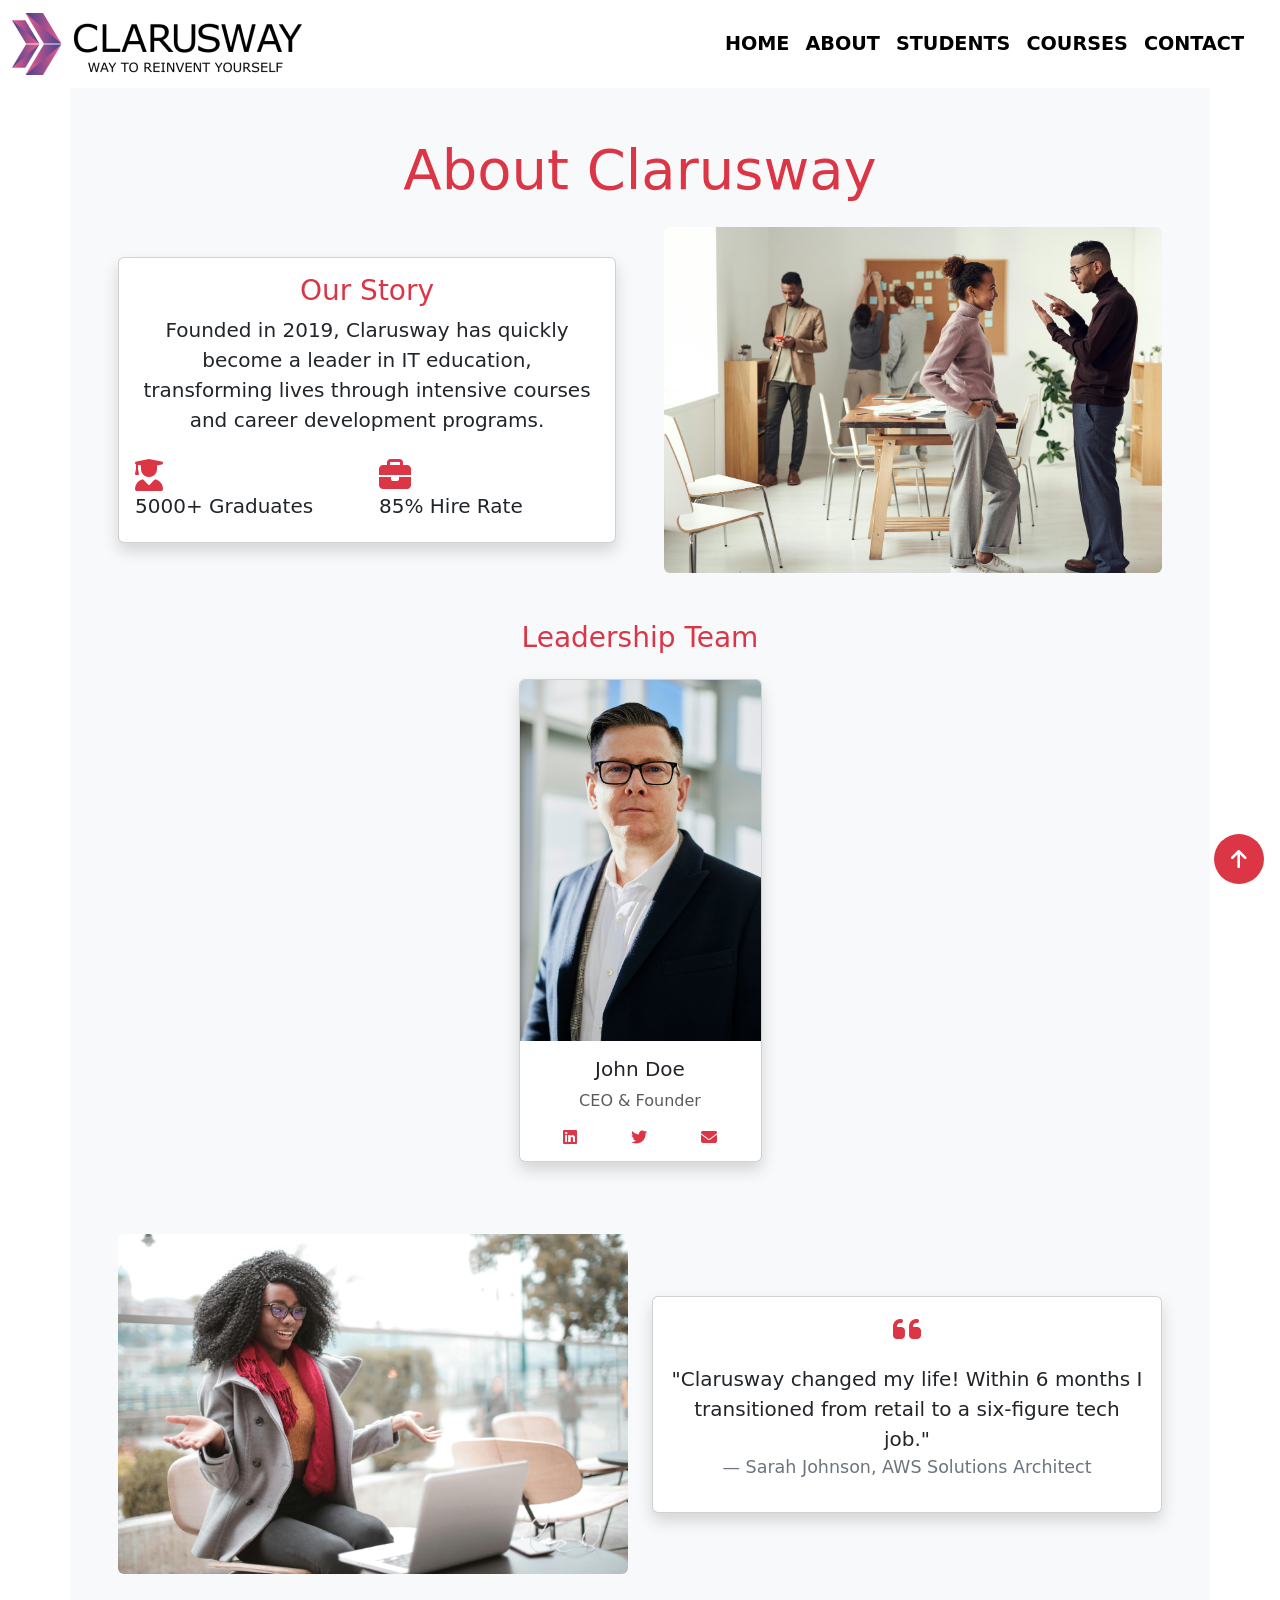
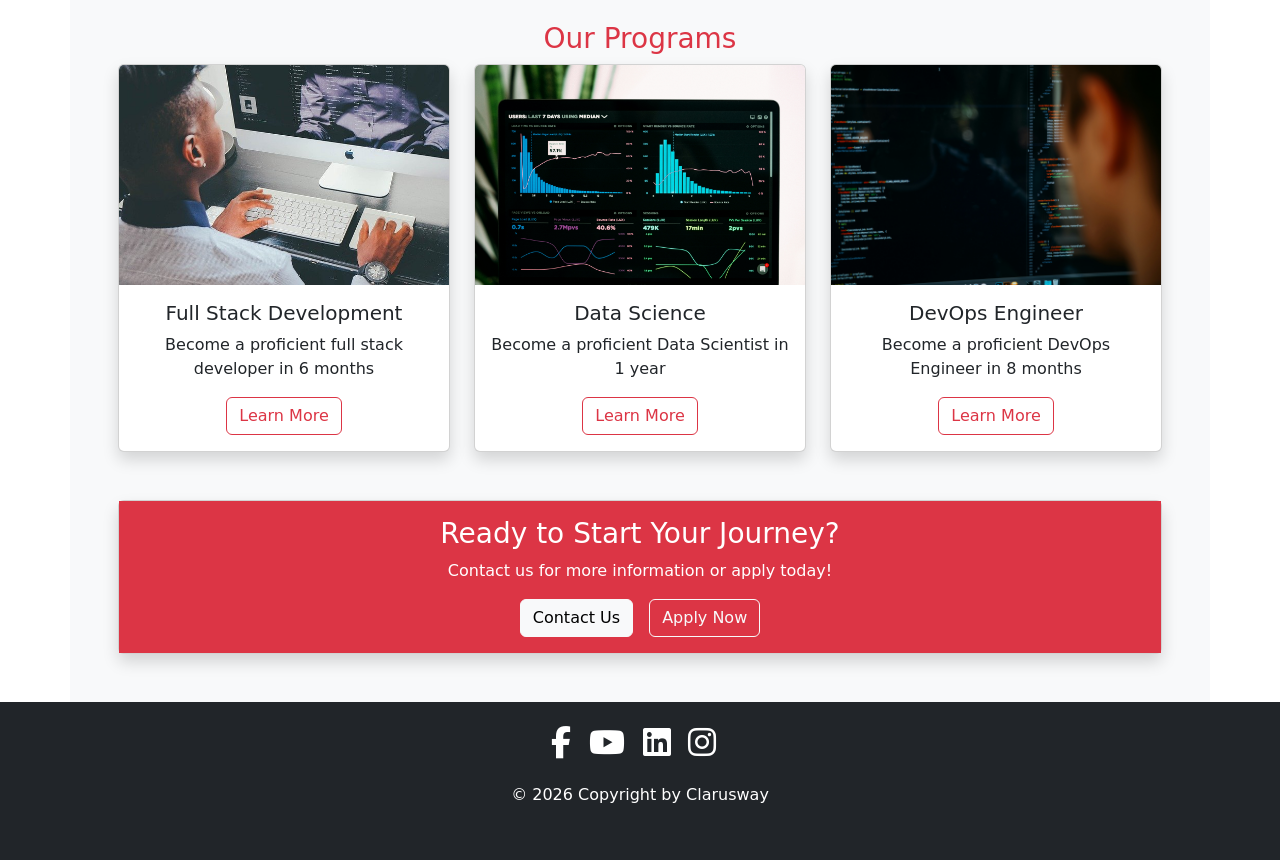
==== about.html @ f912ee89 "Bootstrap project" ====
<!DOCTYPE html>
<html lang="en">
  <head>
    <meta charset="UTF-8" />
    <meta http-equiv="X-UA-Compatible" content="IE=edge" />
    <meta name="viewport" content="width=device-width, initial-scale=1.0" />
    <link
      href="https://cdn.jsdelivr.net/npm/bootstrap@5.2.1/dist/css/bootstrap.min.css"
      rel="stylesheet"
      integrity="sha384-iYQeCzEYFbKjA/T2uDLTpkwGzCiq6soy8tYaI1GyVh/UjpbCx/TYkiZhlZB6+fzT"
      crossorigin="anonymous"
    />
    <link
      rel="stylesheet"
      href="https://cdnjs.cloudflare.com/ajax/libs/font-awesome/6.2.0/css/all.min.css"
      integrity="sha512-xh6O/CkQoPOWDdYTDqeRdPCVd1SpvCA9XXcUnZS2FmJNp1coAFzvtCN9BmamE+4aHK8yyUHUSCcJHgXloTyT2A=="
      crossorigin="anonymous"
      referrerpolicy="no-referrer"
    />
    <title>About Us - Clarusway</title>
    <link rel="stylesheet" href="style.css" />
  </head>

  <body id="body">
    <!-- NAVBAR -->
     <!-- NAVBAR -->

    <!-- <nav class="navbar navbar-expand-lg bg-danger bg-gradient navbar-dark"> -->
        <nav class="navbar navbar-expand-lg navbar-light">
            <div class="container-fluid">
              <a class="navbar-brand" href="#">
                <img src="./img/CLARUSWAY_LOGO.png" alt="logo" />
              </a>
              <button
                class="navbar-toggler"
                type="button"
                data-bs-toggle="collapse"
                data-bs-target="#navbarSupportedContent"
                aria-controls="navbarSupportedContent"
                aria-expanded="false"
                aria-label="Toggle navigation"
              >
                <span class="navbar-toggler-icon"></span>
              </button>
              <div class="collapse navbar-collapse" id="navbarSupportedContent">
                <ul class="navbar-nav ms-auto me-3 mb-2 mb-lg-0">
                  <li class="nav-item">
                    <a class="nav-link" href="index.html">Home</a>
                  </li>
                  <li class="nav-item">
                    <a class="nav-link active" aria-current="page" href="about.html">about</a>
                  </li>
                  <li class="nav-item">
                    <a class="nav-link" href="student.html">students</a>
                  </li>
                  <li class="nav-item">
                    <a class="nav-link" href="#courses">courses</a>
                  </li>
                  <li class="nav-item">
                    <a class="nav-link" href="#contact">contact</a>
                  </li>
                </ul>
              </div>
            </div>
          </nav>
    <!-- MAIN CONTENT -->
    <main class="text-center">
        <section class="container bg-light p-5">
          <h2 class="display-4 text-danger mb-4">About Clarusway</h2>
          
          <!-- History Section -->
          <div class="row align-items-center mb-5 g-5">
            <div class="col-md-6">
              <div class="card shadow">
                <div class="card-body">
                  <h3 class="text-danger">Our Story</h3>
                  <p class="lead">
                    Founded in 2019, Clarusway has quickly become a leader in IT education, 
                    transforming lives through intensive courses and career development programs.
                  </p>
                  <div class="row text-start mt-4">
                    <div class="col-6">
                      <i class="fas fa-user-graduate fa-2x text-danger"></i>
                      <h5>5000+ Graduates</h5>
                    </div>
                    <div class="col-6">
                      <i class="fas fa-briefcase fa-2x text-danger"></i>
                      <h5>85% Hire Rate</h5>
                    </div>
                  </div>
                </div>
              </div>
            </div>
            <div class="col-md-6">
              <img src="./img/about-history.jpeg" class="img-fluid rounded" alt="Our History">
            </div>
          </div>
  
          <!-- Team Section (from index.html instructors concept) -->
          <h3 class="text-danger mb-4">Leadership Team</h3>
          <div class="row g-4 justify-content-center">
            <div class="col-md-6 col-lg-3">
              <div class="card shadow">
                <img src="./img/leader1.jpg" class="card-img-top" alt="CEO">
                <div class="card-body">
                  <h5>John Doe</h5>
                  <p class="text-muted">CEO & Founder</p>
                  <div class="socials d-flex justify-content-around">
                    <i class="fab fa-linkedin text-danger"></i>
                    <i class="fab fa-twitter text-danger"></i>
                    <i class="fas fa-envelope text-danger"></i>
                  </div>
                </div>
              </div>
            </div>
            <!-- Add more team members similarly -->
          </div>
  
          <!-- Success Stories (from index.html students section) -->
          <div class="row mt-5 g-4 align-items-center">
            <div class="col-md-6 order-md-2">
              <div class="card shadow">
                <div class="card-body">
                  <i class="fas fa-quote-left fa-2x text-danger"></i>
                  <blockquote class="blockquote mt-3">
                    <p>"Clarusway changed my life! Within 6 months I transitioned from retail to a six-figure tech job."</p>
                    <footer class="blockquote-footer">Sarah Johnson, AWS Solutions Architect</footer>
                  </blockquote>
                </div>
              </div>
            </div>
            <div class="col-md-6 order-md-1">
              <img src="./img/success-story.jpeg" class="img-fluid rounded" alt="Success Story">
            </div>
          </div>
  
          <!-- Course Highlights (from index.html courses section) -->
          <h3 class="text-danger mt-5">Our Programs</h3>
          <div class="row g-4">
            <div class="col-md-4">
              <div class="card h-100 shadow">
                <img src="./img/thumbnail/fs1.jpg" class="card-img-top" alt="Full Stack">
                <div class="card-body">
                  <h5>Full Stack Development</h5>
                  <p>Become a proficient full stack developer in 6 months</p>
                  <button class="btn btn-outline-danger">Learn More</button>
                </div>
              </div>
            </div>
            <div class="col-md-4">
                <div class="card h-100 shadow">
                  <img src="./img/thumbnail/ds1.jpg" class="card-img-top" alt="Full Stack">
                  <div class="card-body">
                    <h5>Data Science</h5>
                    <p>Become a proficient Data Scientist in 1 year</p>
                    <button class="btn btn-outline-danger">Learn More</button>
                  </div>
                </div>
              </div>
              <div class="col-md-4">
                <div class="card h-100 shadow">
                  <img src="./img/devops.jpg" class="card-img-top" alt="Full Stack">
                  <div class="card-body">
                    <h5>DevOps Engineer</h5>
                    <p>Become a proficient DevOps Engineer in 8 months</p>
                    <button class="btn btn-outline-danger">Learn More</button>
                  </div>
                </div>
              </div>
            <!-- Add more program cards -->
          </div>
  
          <!-- Contact CTA (from index.html contact section) -->
          <div class="card mt-5 shadow">
            <div class="card-body bg-danger text-white">
              <h3>Ready to Start Your Journey?</h3>
              <p>Contact us for more information or apply today!</p>
              <div class="row g-3 justify-content-center">
                <div class="col-auto">
                  <a href="index.html#contact" class="btn btn-light">Contact Us</a>
                </div>
                <div class="col-auto">
                  <a href="#" class="btn btn-outline-light">Apply Now</a>
                </div>
              </div>
            </div>
          </div>
        </section>
      </main>

    <!-- FOOTER -->
    <footer class="bg-dark text-center text-white p-4">
      <article>
        <a href="#"> <i class="fab fa-facebook-f"></i></a>
        <a href="#"> <i class="fab fa-youtube"></i></a>
        <a href="#"> <i class="fab fa-linkedin"></i></a>
        <a href="#"> <i class="fab fa-instagram"></i></a>
      </article>

      <article class="p-4 h6">
        &copy
        <script>
          document.write(new Date().getFullYear());
        </script>
        Copyright by Clarusway
      </article>
    </footer>

    <!-- UP-BTN -->
    <a class="btn-up" href="#body">
      <i class="fas fa-arrow-up"></i>
    </a>

    <!-- SCRIPTS -->
    <script
      src="https://cdn.jsdelivr.net/npm/bootstrap@5.2.1/dist/js/bootstrap.bundle.min.js"
      integrity="sha384-u1OknCvxWvY5kfmNBILK2hRnQC3Pr17a+RTT6rIHI7NnikvbZlHgTPOOmMi466C8"
      crossorigin="anonymous"
    ></script>
  </body>
</html>
---- style.css ----
:root {
    --red: #dc3545;
  }
  
  /*! -------------- 1- NAVBAR ---------------- */
  .navbar {
    font-size: 1.2rem;
    text-transform: uppercase;
    font-weight: 600;
  }
  .nav-link {
    color: black;
    transition: color 0.5s;
  }
  .nav-link:hover {
    color: var(--red);
  }
  
  /*! ------------- 2- CAROUSEL --------------- */
  .carousel-item {
    max-height: calc(100vh - 88px);
  }
  
  .carousel-item h5 {
    color: var(--red);
    font-size: 2.5rem;
    text-shadow: 3px 3px 3px black;
  }
  
  .carousel-item p {
    text-shadow: 3px 3px 3px black;
    font-weight: 600;
  }
  
  .carousel-item .btn {
    width: 7rem;
    margin-bottom: 1rem;
  }
  .carousel-indicators button {
    background-color: var(--red) !important;
    height: 0.4rem !important;
    width: 3rem !important;
    margin-right: 0.5rem !important;
  }
  .carousel-caption {
    bottom: 5rem;
  }
  
  /*! ------------ 3- ABOUT SECTION ----------- */
  
  /*! ------------- 4- INSTRUCTORS -------------*/
  section#instructors .card {
    transition: transform 0.5s;
  }
  
  section#instructors .card:hover {
    transform: scale(1.05);
  }
  
  section#instructors .socials i {
    transition: opacity 0.5s;
  }
  
  section#instructors .socials i:hover {
    opacity: 0.5;
  }
  
  /*! ----------- 4- STUDENTS SECTION ----------*/
  section#students img {
    max-width: 400px;
    min-width: 200px;
  }
  
  /*! ----------- 5- COURSES SECTION ----------- */
  section#courses .nav-link.active {
    background-color: var(--red);
  }
  section#courses .nav-link {
    color: white;
  }
  
  /*! ----------- 6- CONTACT SECTION ------------ */
  
  /*! --------------- 7- FOOTER ----------------- */
  footer i {
    font-size: 2rem;
    color: white;
    margin-right: 0.8rem;
    transition: color 1s;
  }
  
  footer i:hover {
    color: var(--red);
  }
  
  /** -------------- UP-BUTTON ------------------ */
  .btn-up {
    position: fixed;
    bottom: 1rem;
    right: 1rem;
    color: white;
    background-color: var(--red);
    width: 50px;
    height: 50px;
    border-radius: 50%;
    display: flex;
    align-items: center;
    justify-content: center;
    font-size: 1.3rem;
    text-decoration: none;
  }
  
  .btn-up:hover {
    color: black;
  }
  
  .btn-up:hover i {
    transform: scale(1.2);
    font-size: 1.4rem;
  }
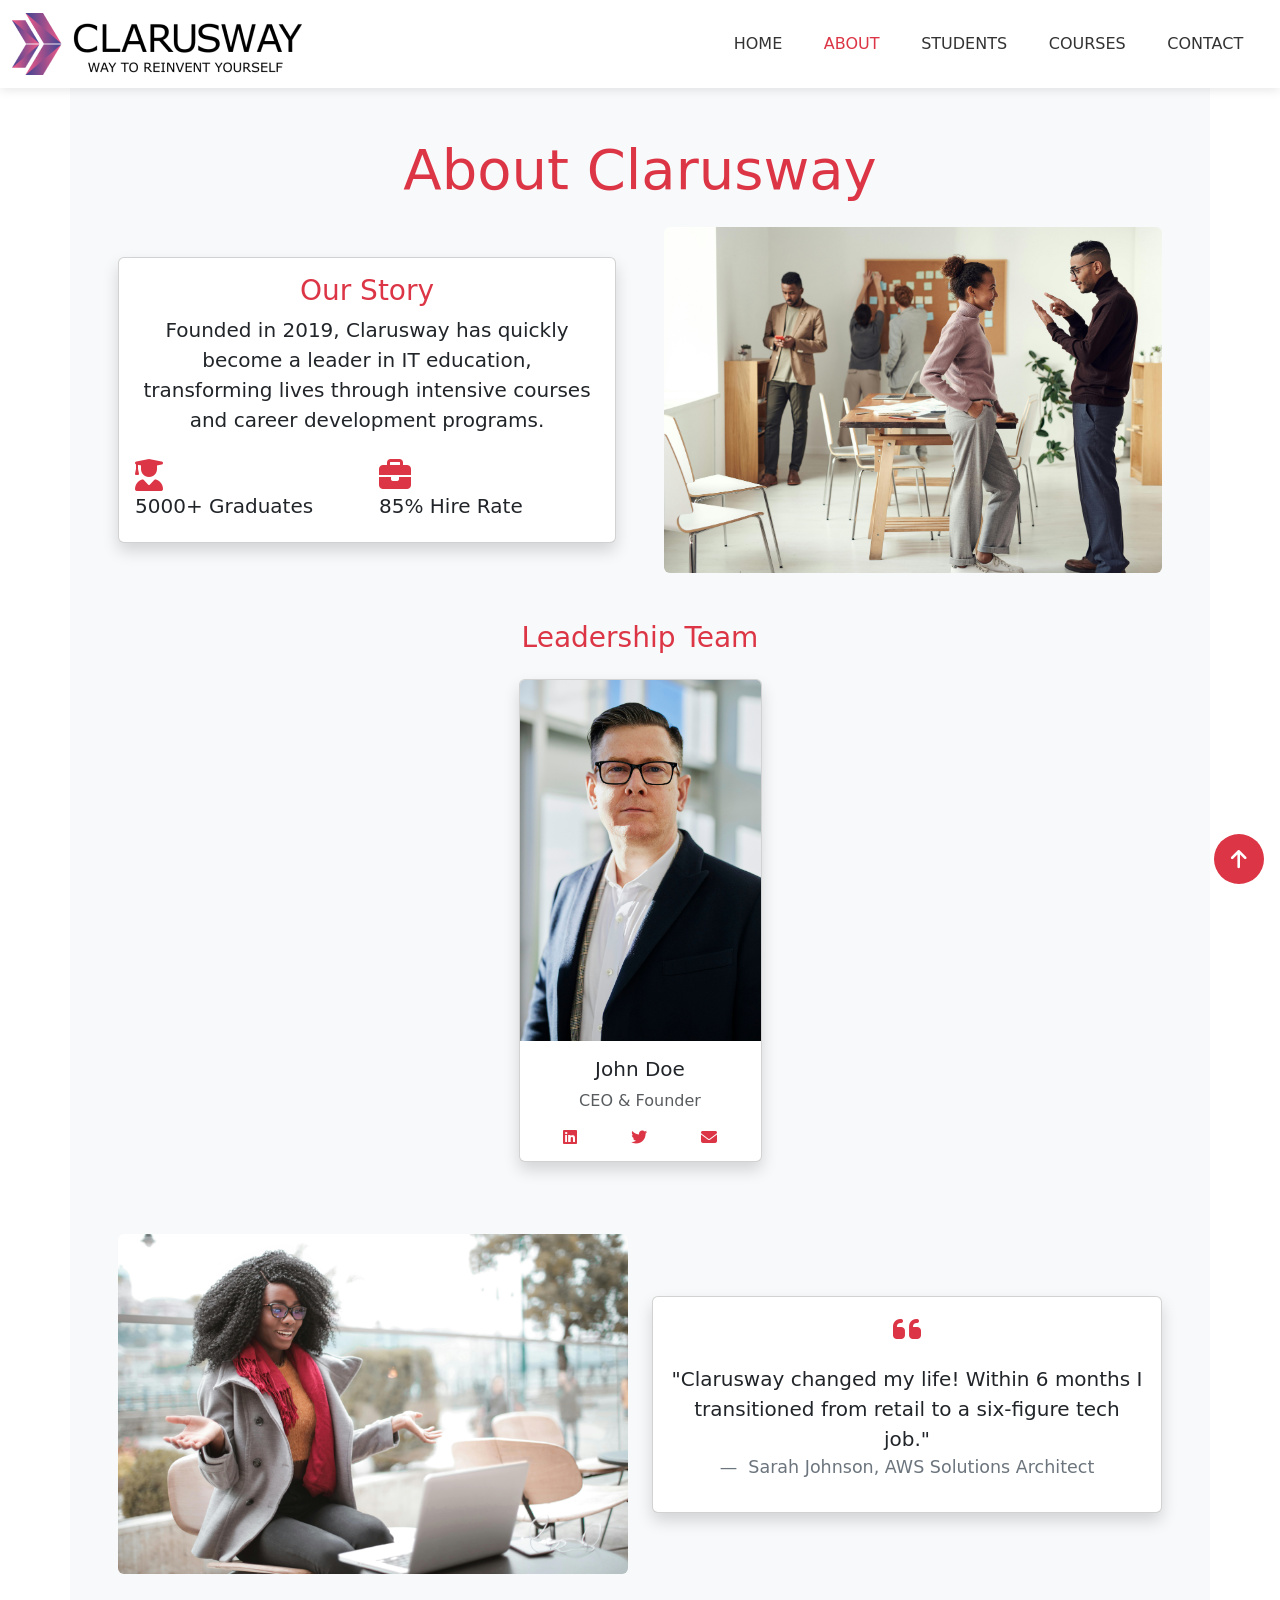
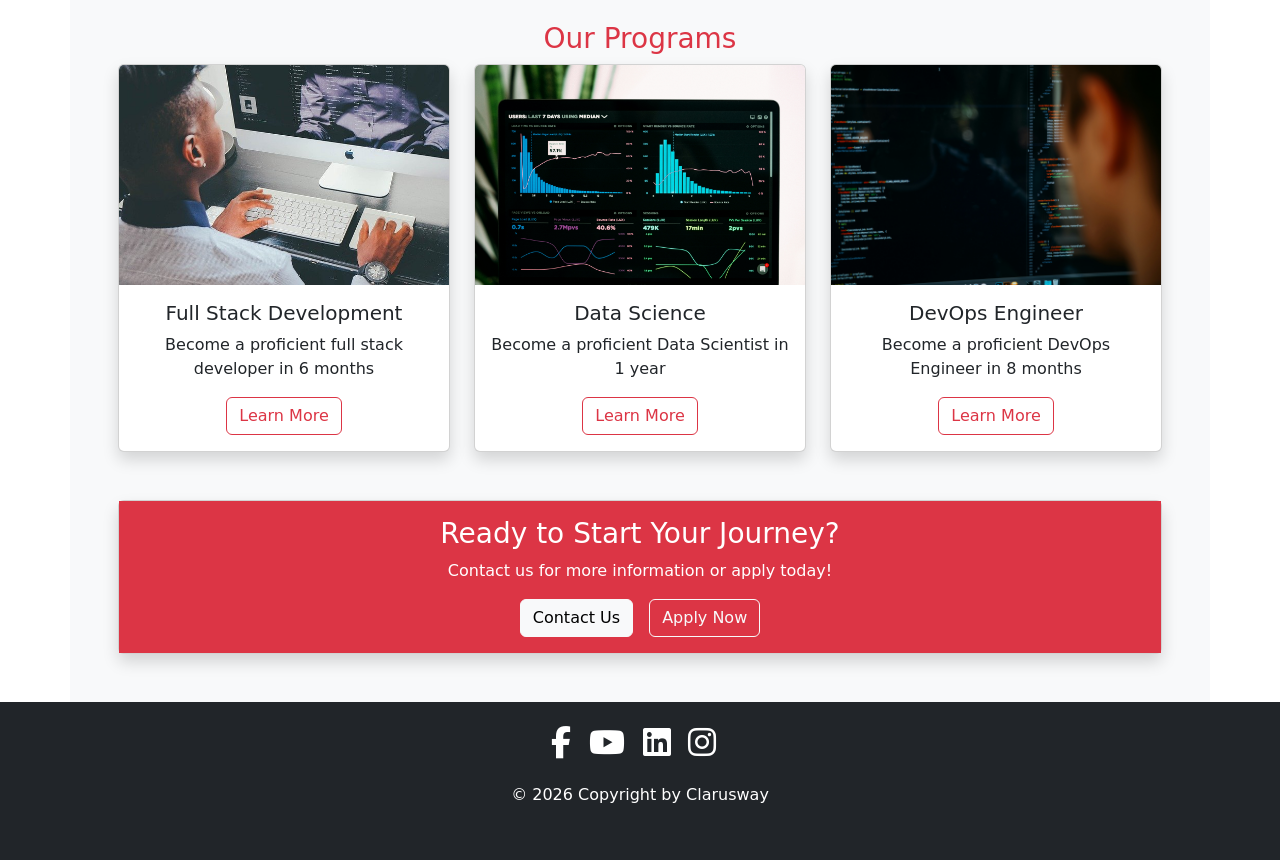
==== commit 29883992: "some updates" ====
--- a/about.html
+++ b/about.html
@@ -4,6 +4,63 @@
     <meta charset="UTF-8" />
     <meta http-equiv="X-UA-Compatible" content="IE=edge" />
     <meta name="viewport" content="width=device-width, initial-scale=1.0" />
+    <style>
+      /* Custom CSS for navbar */
+      .navbar {
+        padding: 0.8rem 1rem;
+        background: #ffffff;
+        box-shadow: 0 2px 10px rgba(0, 0, 0, 0.1);
+      }
+
+      .nav-link {
+        color: #333 !important;
+        font-weight: 500;
+        margin: 0 0.8rem;
+        position: relative;
+        transition: all 0.3s ease;
+      }
+
+      .nav-link.active {
+        color: #dc3545 !important;
+      }
+
+      .nav-link:hover {
+        color: #dc3545 !important;
+      }
+
+      .nav-link::after {
+        content: "";
+        position: absolute;
+        bottom: -5px;
+        left: 0;
+        width: 0;
+        height: 2px;
+        background: #dc3545;
+        transition: width 0.8s ease;
+      }
+
+      .nav-link:hover::after {
+        width: 100%;
+      }
+
+      .navbar-brand .logo {
+        height: 40px;
+        transition: transform 0.3s ease;
+      }
+
+      .navbar-brand:hover .logo {
+        transform: scale(1.05);
+      }
+
+      @media (max-width: 991.98px) {
+        .navbar-collapse {
+          padding: 1rem 0;
+        }
+        .nav-link {
+          margin: 0.5rem 0;
+        }
+      }
+    </style>
     <link
       href="https://cdn.jsdelivr.net/npm/bootstrap@5.2.1/dist/css/bootstrap.min.css"
       rel="stylesheet"
@@ -23,7 +80,6 @@
 
   <body id="body">
     <!-- NAVBAR -->
-     <!-- NAVBAR -->
 
     <!-- <nav class="navbar navbar-expand-lg bg-danger bg-gradient navbar-dark"> -->
         <nav class="navbar navbar-expand-lg navbar-light">
@@ -43,150 +99,179 @@
                 <span class="navbar-toggler-icon"></span>
               </button>
               <div class="collapse navbar-collapse" id="navbarSupportedContent">
-                <ul class="navbar-nav ms-auto me-3 mb-2 mb-lg-0">
+                <ul class="navbar-nav ms-auto me-1 mb-2 mb-lg-0 fs-6">
                   <li class="nav-item">
                     <a class="nav-link" href="index.html">Home</a>
                   </li>
                   <li class="nav-item">
-                    <a class="nav-link active" aria-current="page" href="about.html">about</a>
+                    <a class="nav-link active" aria-current="page" href="about.html">About</a>
                   </li>
                   <li class="nav-item">
-                    <a class="nav-link" href="student.html">students</a>
+                    <a class="nav-link" href="student.html">Students</a>
+                  </li>
+                  <li class="nav-item">   
+                    <a class="nav-link" href="#courses">Courses</a>
                   </li>
                   <li class="nav-item">
-                    <a class="nav-link" href="#courses">courses</a>
-                  </li>
-                  <li class="nav-item">
-                    <a class="nav-link" href="#contact">contact</a>
+                    <a class="nav-link" href="#contact">Contact</a>
                   </li>
                 </ul>
               </div>
             </div>
           </nav>
+      
     <!-- MAIN CONTENT -->
     <main class="text-center">
-        <section class="container bg-light p-5">
-          <h2 class="display-4 text-danger mb-4">About Clarusway</h2>
-          
-          <!-- History Section -->
-          <div class="row align-items-center mb-5 g-5">
-            <div class="col-md-6">
-              <div class="card shadow">
-                <div class="card-body">
-                  <h3 class="text-danger">Our Story</h3>
-                  <p class="lead">
-                    Founded in 2019, Clarusway has quickly become a leader in IT education, 
-                    transforming lives through intensive courses and career development programs.
-                  </p>
-                  <div class="row text-start mt-4">
-                    <div class="col-6">
-                      <i class="fas fa-user-graduate fa-2x text-danger"></i>
-                      <h5>5000+ Graduates</h5>
-                    </div>
-                    <div class="col-6">
-                      <i class="fas fa-briefcase fa-2x text-danger"></i>
-                      <h5>85% Hire Rate</h5>
-                    </div>
+      <section class="container bg-light p-5">
+        <h2 class="display-4 text-danger mb-4">About Clarusway</h2>
+
+        <!-- History Section -->
+        <div class="row align-items-center mb-5 g-5">
+          <div class="col-md-6">
+            <div class="card shadow">
+              <div class="card-body">
+                <h3 class="text-danger">Our Story</h3>
+                <p class="lead">
+                  Founded in 2019, Clarusway has quickly become a leader in IT
+                  education, transforming lives through intensive courses and
+                  career development programs.
+                </p>
+                <div class="row text-start mt-4">
+                  <div class="col-6">
+                    <i class="fas fa-user-graduate fa-2x text-danger"></i>
+                    <h5>5000+ Graduates</h5>
+                  </div>
+                  <div class="col-6">
+                    <i class="fas fa-briefcase fa-2x text-danger"></i>
+                    <h5>85% Hire Rate</h5>
                   </div>
                 </div>
               </div>
             </div>
-            <div class="col-md-6">
-              <img src="./img/about-history.jpeg" class="img-fluid rounded" alt="Our History">
-            </div>
-          </div>
-  
-          <!-- Team Section (from index.html instructors concept) -->
-          <h3 class="text-danger mb-4">Leadership Team</h3>
-          <div class="row g-4 justify-content-center">
-            <div class="col-md-6 col-lg-3">
-              <div class="card shadow">
-                <img src="./img/leader1.jpg" class="card-img-top" alt="CEO">
-                <div class="card-body">
-                  <h5>John Doe</h5>
-                  <p class="text-muted">CEO & Founder</p>
-                  <div class="socials d-flex justify-content-around">
-                    <i class="fab fa-linkedin text-danger"></i>
-                    <i class="fab fa-twitter text-danger"></i>
-                    <i class="fas fa-envelope text-danger"></i>
-                  </div>
+          </div>
+          <div class="col-md-6">
+            <img
+              src="./img/about-history.jpeg"
+              class="img-fluid rounded"
+              alt="Our History"
+            />
+          </div>
+        </div>
+
+        <!-- Team Section (from index.html instructors concept) -->
+        <h3 class="text-danger mb-4">Leadership Team</h3>
+        <div class="row g-4 justify-content-center">
+          <div class="col-md-6 col-lg-3">
+            <div class="card shadow">
+              <img src="./img/leader1.jpg" class="card-img-top" alt="CEO" />
+              <div class="card-body">
+                <h5>John Doe</h5>
+                <p class="text-muted">CEO & Founder</p>
+                <div class="socials d-flex justify-content-around">
+                  <i class="fab fa-linkedin text-danger"></i>
+                  <i class="fab fa-twitter text-danger"></i>
+                  <i class="fas fa-envelope text-danger"></i>
                 </div>
               </div>
             </div>
-            <!-- Add more team members similarly -->
-          </div>
-  
-          <!-- Success Stories (from index.html students section) -->
-          <div class="row mt-5 g-4 align-items-center">
-            <div class="col-md-6 order-md-2">
-              <div class="card shadow">
-                <div class="card-body">
-                  <i class="fas fa-quote-left fa-2x text-danger"></i>
-                  <blockquote class="blockquote mt-3">
-                    <p>"Clarusway changed my life! Within 6 months I transitioned from retail to a six-figure tech job."</p>
-                    <footer class="blockquote-footer">Sarah Johnson, AWS Solutions Architect</footer>
-                  </blockquote>
-                </div>
-              </div>
-            </div>
-            <div class="col-md-6 order-md-1">
-              <img src="./img/success-story.jpeg" class="img-fluid rounded" alt="Success Story">
-            </div>
-          </div>
-  
-          <!-- Course Highlights (from index.html courses section) -->
-          <h3 class="text-danger mt-5">Our Programs</h3>
-          <div class="row g-4">
-            <div class="col-md-4">
-              <div class="card h-100 shadow">
-                <img src="./img/thumbnail/fs1.jpg" class="card-img-top" alt="Full Stack">
-                <div class="card-body">
-                  <h5>Full Stack Development</h5>
-                  <p>Become a proficient full stack developer in 6 months</p>
-                  <button class="btn btn-outline-danger">Learn More</button>
-                </div>
-              </div>
-            </div>
-            <div class="col-md-4">
-                <div class="card h-100 shadow">
-                  <img src="./img/thumbnail/ds1.jpg" class="card-img-top" alt="Full Stack">
-                  <div class="card-body">
-                    <h5>Data Science</h5>
-                    <p>Become a proficient Data Scientist in 1 year</p>
-                    <button class="btn btn-outline-danger">Learn More</button>
-                  </div>
-                </div>
-              </div>
-              <div class="col-md-4">
-                <div class="card h-100 shadow">
-                  <img src="./img/devops.jpg" class="card-img-top" alt="Full Stack">
-                  <div class="card-body">
-                    <h5>DevOps Engineer</h5>
-                    <p>Become a proficient DevOps Engineer in 8 months</p>
-                    <button class="btn btn-outline-danger">Learn More</button>
-                  </div>
-                </div>
-              </div>
-            <!-- Add more program cards -->
-          </div>
-  
-          <!-- Contact CTA (from index.html contact section) -->
-          <div class="card mt-5 shadow">
-            <div class="card-body bg-danger text-white">
-              <h3>Ready to Start Your Journey?</h3>
-              <p>Contact us for more information or apply today!</p>
-              <div class="row g-3 justify-content-center">
-                <div class="col-auto">
-                  <a href="index.html#contact" class="btn btn-light">Contact Us</a>
-                </div>
-                <div class="col-auto">
-                  <a href="#" class="btn btn-outline-light">Apply Now</a>
-                </div>
-              </div>
-            </div>
-          </div>
-        </section>
-      </main>
+          </div>
+          <!-- Add more team members similarly -->
+        </div>
+
+        <!-- Success Stories (from index.html students section) -->
+        <div class="row mt-5 g-4 align-items-center">
+          <div class="col-md-6 order-md-2">
+            <div class="card shadow">
+              <div class="card-body">
+                <i class="fas fa-quote-left fa-2x text-danger"></i>
+                <blockquote class="blockquote mt-3">
+                  <p>
+                    "Clarusway changed my life! Within 6 months I transitioned
+                    from retail to a six-figure tech job."
+                  </p>
+                  <footer class="blockquote-footer">
+                    Sarah Johnson, AWS Solutions Architect
+                  </footer>
+                </blockquote>
+              </div>
+            </div>
+          </div>
+          <div class="col-md-6 order-md-1">
+            <img
+              src="./img/success-story.jpeg"
+              class="img-fluid rounded"
+              alt="Success Story"
+            />
+          </div>
+        </div>
+
+        <!-- Course Highlights (from index.html courses section) -->
+        <h3 class="text-danger mt-5">Our Programs</h3>
+        <div class="row g-4">
+          <div class="col-md-4">
+            <div class="card h-100 shadow">
+              <img
+                src="./img/thumbnail/fs1.jpg"
+                class="card-img-top"
+                alt="Full Stack"
+              />
+              <div class="card-body">
+                <h5>Full Stack Development</h5>
+                <p>Become a proficient full stack developer in 6 months</p>
+                <button class="btn btn-outline-danger">Learn More</button>
+              </div>
+            </div>
+          </div>
+          <div class="col-md-4">
+            <div class="card h-100 shadow">
+              <img
+                src="./img/thumbnail/ds1.jpg"
+                class="card-img-top"
+                alt="Full Stack"
+              />
+              <div class="card-body">
+                <h5>Data Science</h5>
+                <p>Become a proficient Data Scientist in 1 year</p>
+                <button class="btn btn-outline-danger">Learn More</button>
+              </div>
+            </div>
+          </div>
+          <div class="col-md-4">
+            <div class="card h-100 shadow">
+              <img
+                src="./img/devops.jpg"
+                class="card-img-top"
+                alt="Full Stack"
+              />
+              <div class="card-body">
+                <h5>DevOps Engineer</h5>
+                <p>Become a proficient DevOps Engineer in 8 months</p>
+                <button class="btn btn-outline-danger">Learn More</button>
+              </div>
+            </div>
+          </div>
+          <!-- Add more program cards -->
+        </div>
+
+        <!-- Contact CTA (from index.html contact section) -->
+        <div class="card mt-5 shadow">
+          <div class="card-body bg-danger text-white">
+            <h3>Ready to Start Your Journey?</h3>
+            <p>Contact us for more information or apply today!</p>
+            <div class="row g-3 justify-content-center">
+              <div class="col-auto">
+                <a href="index.html#contact" class="btn btn-light"
+                  >Contact Us</a
+                >
+              </div>
+              <div class="col-auto">
+                <a href="#" class="btn btn-outline-light">Apply Now</a>
+              </div>
+            </div>
+          </div>
+        </div>
+      </section>
+    </main>
 
     <!-- FOOTER -->
     <footer class="bg-dark text-center text-white p-4">
@@ -218,4 +303,4 @@
       crossorigin="anonymous"
     ></script>
   </body>
-</html>+</html>
--- a/style.css
+++ b/style.css
@@ -15,7 +15,10 @@
   .nav-link:hover {
     color: var(--red);
   }
-  
+  .navbar-nav{
+    font-weight: 450;
+    font-size: 14px;
+  }
   /*! ------------- 2- CAROUSEL --------------- */
   .carousel-item {
     max-height: calc(100vh - 88px);
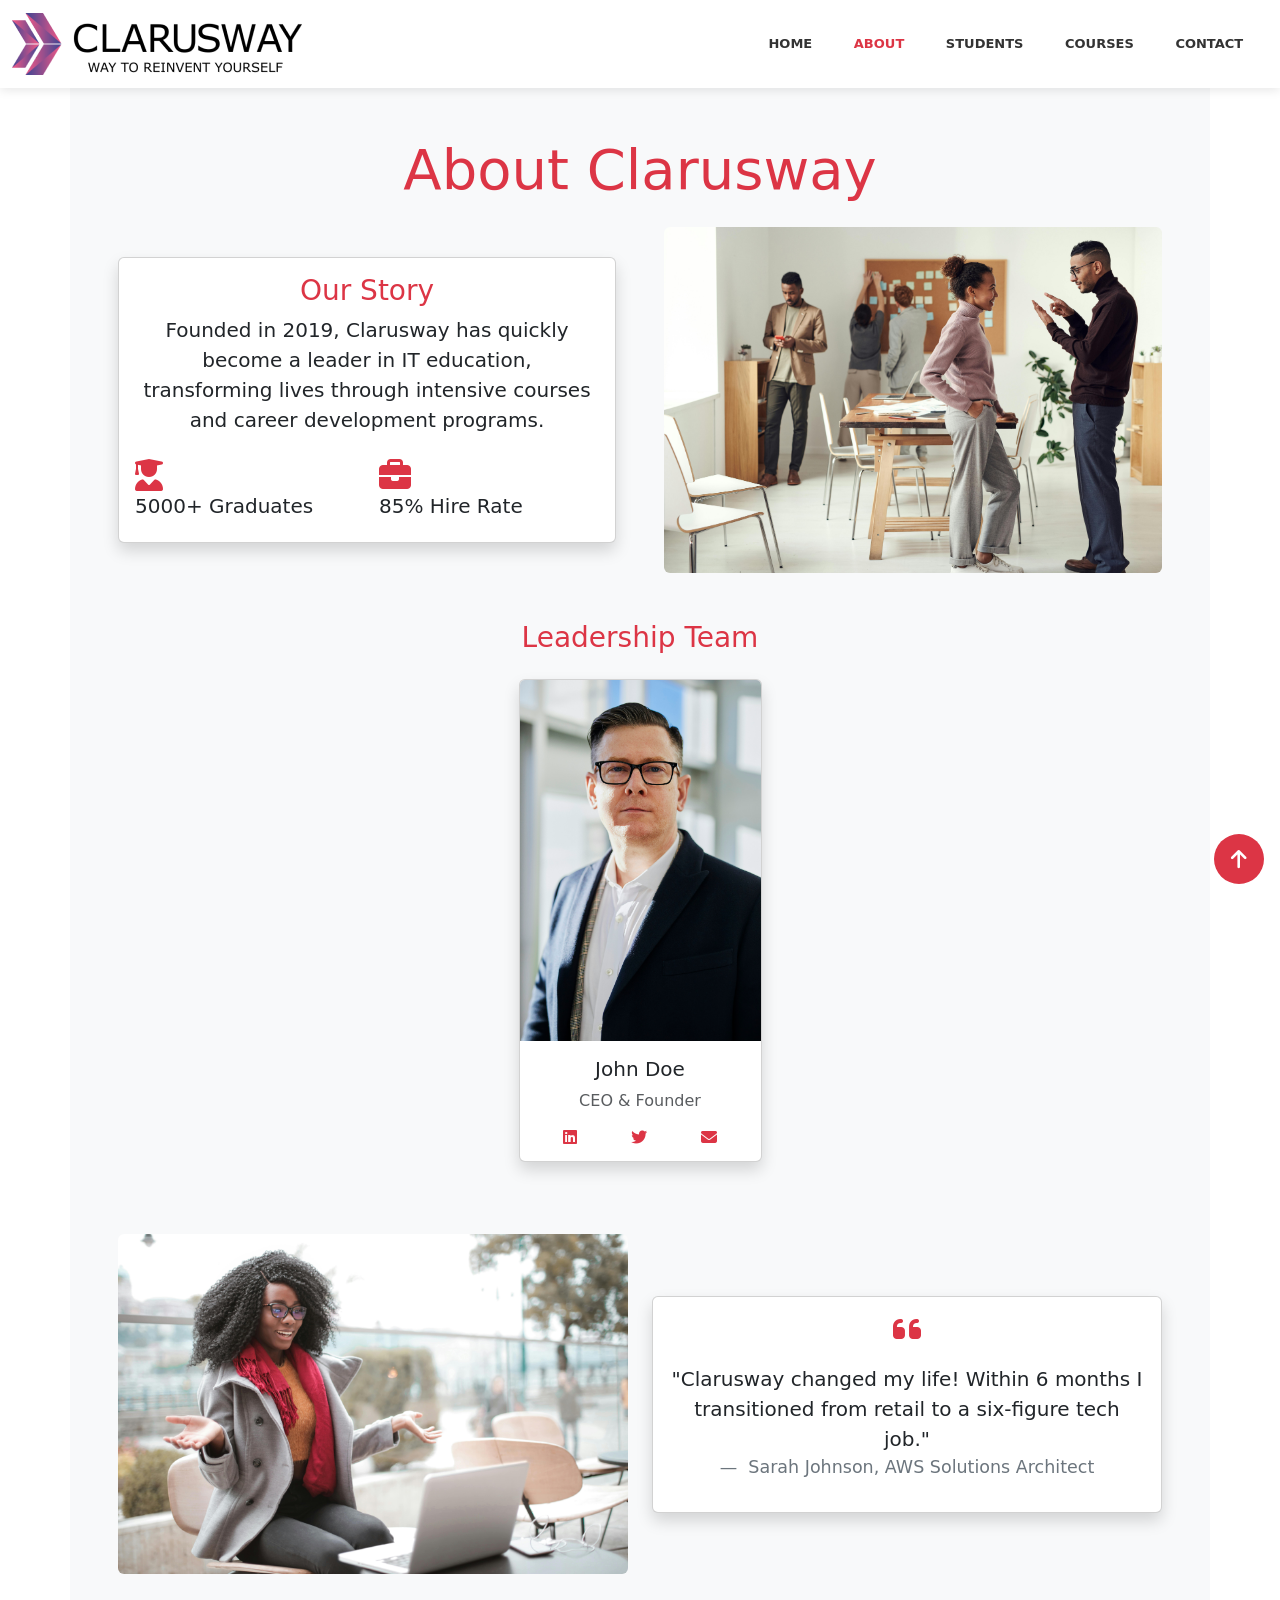
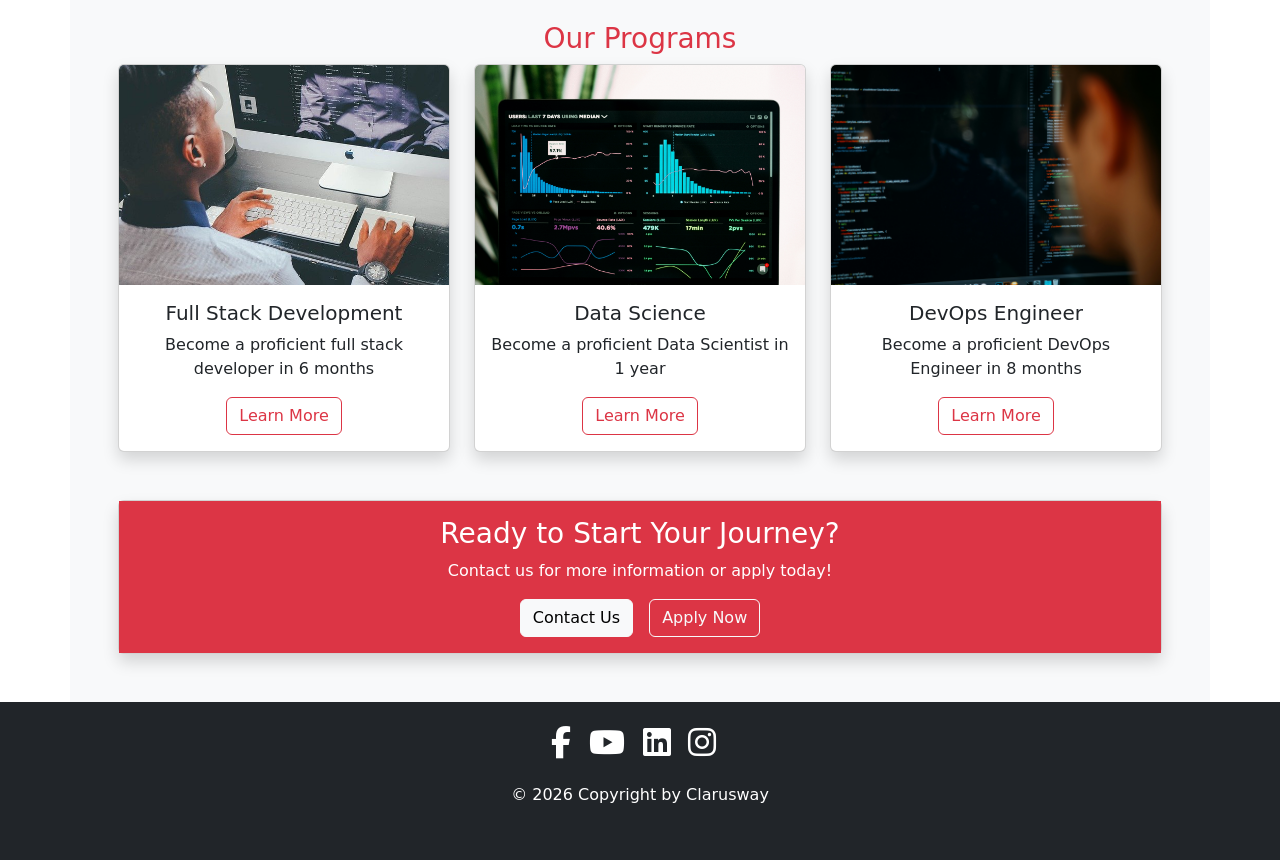
==== commit a98d6440: "contact page added" ====
--- a/about.html
+++ b/about.html
@@ -14,7 +14,7 @@
 
       .nav-link {
         color: #333 !important;
-        font-weight: 500;
+        font-size: 13px !important;
         margin: 0 0.8rem;
         position: relative;
         transition: all 0.3s ease;
@@ -84,7 +84,7 @@
     <!-- <nav class="navbar navbar-expand-lg bg-danger bg-gradient navbar-dark"> -->
         <nav class="navbar navbar-expand-lg navbar-light">
             <div class="container-fluid">
-              <a class="navbar-brand" href="#">
+              <a class="navbar-brand" href="index.html">
                 <img src="./img/CLARUSWAY_LOGO.png" alt="logo" />
               </a>
               <button
@@ -110,10 +110,10 @@
                     <a class="nav-link" href="student.html">Students</a>
                   </li>
                   <li class="nav-item">   
-                    <a class="nav-link" href="#courses">Courses</a>
+                    <a class="nav-link" href="index.html#courses">Courses</a>
                   </li>
                   <li class="nav-item">
-                    <a class="nav-link" href="#contact">Contact</a>
+                    <a class="nav-link" href="contact.html">Contact</a>
                   </li>
                 </ul>
               </div>
--- a/style.css
+++ b/style.css
@@ -14,10 +14,6 @@
   }
   .nav-link:hover {
     color: var(--red);
-  }
-  .navbar-nav{
-    font-weight: 450;
-    font-size: 14px;
   }
   /*! ------------- 2- CAROUSEL --------------- */
   .carousel-item {
